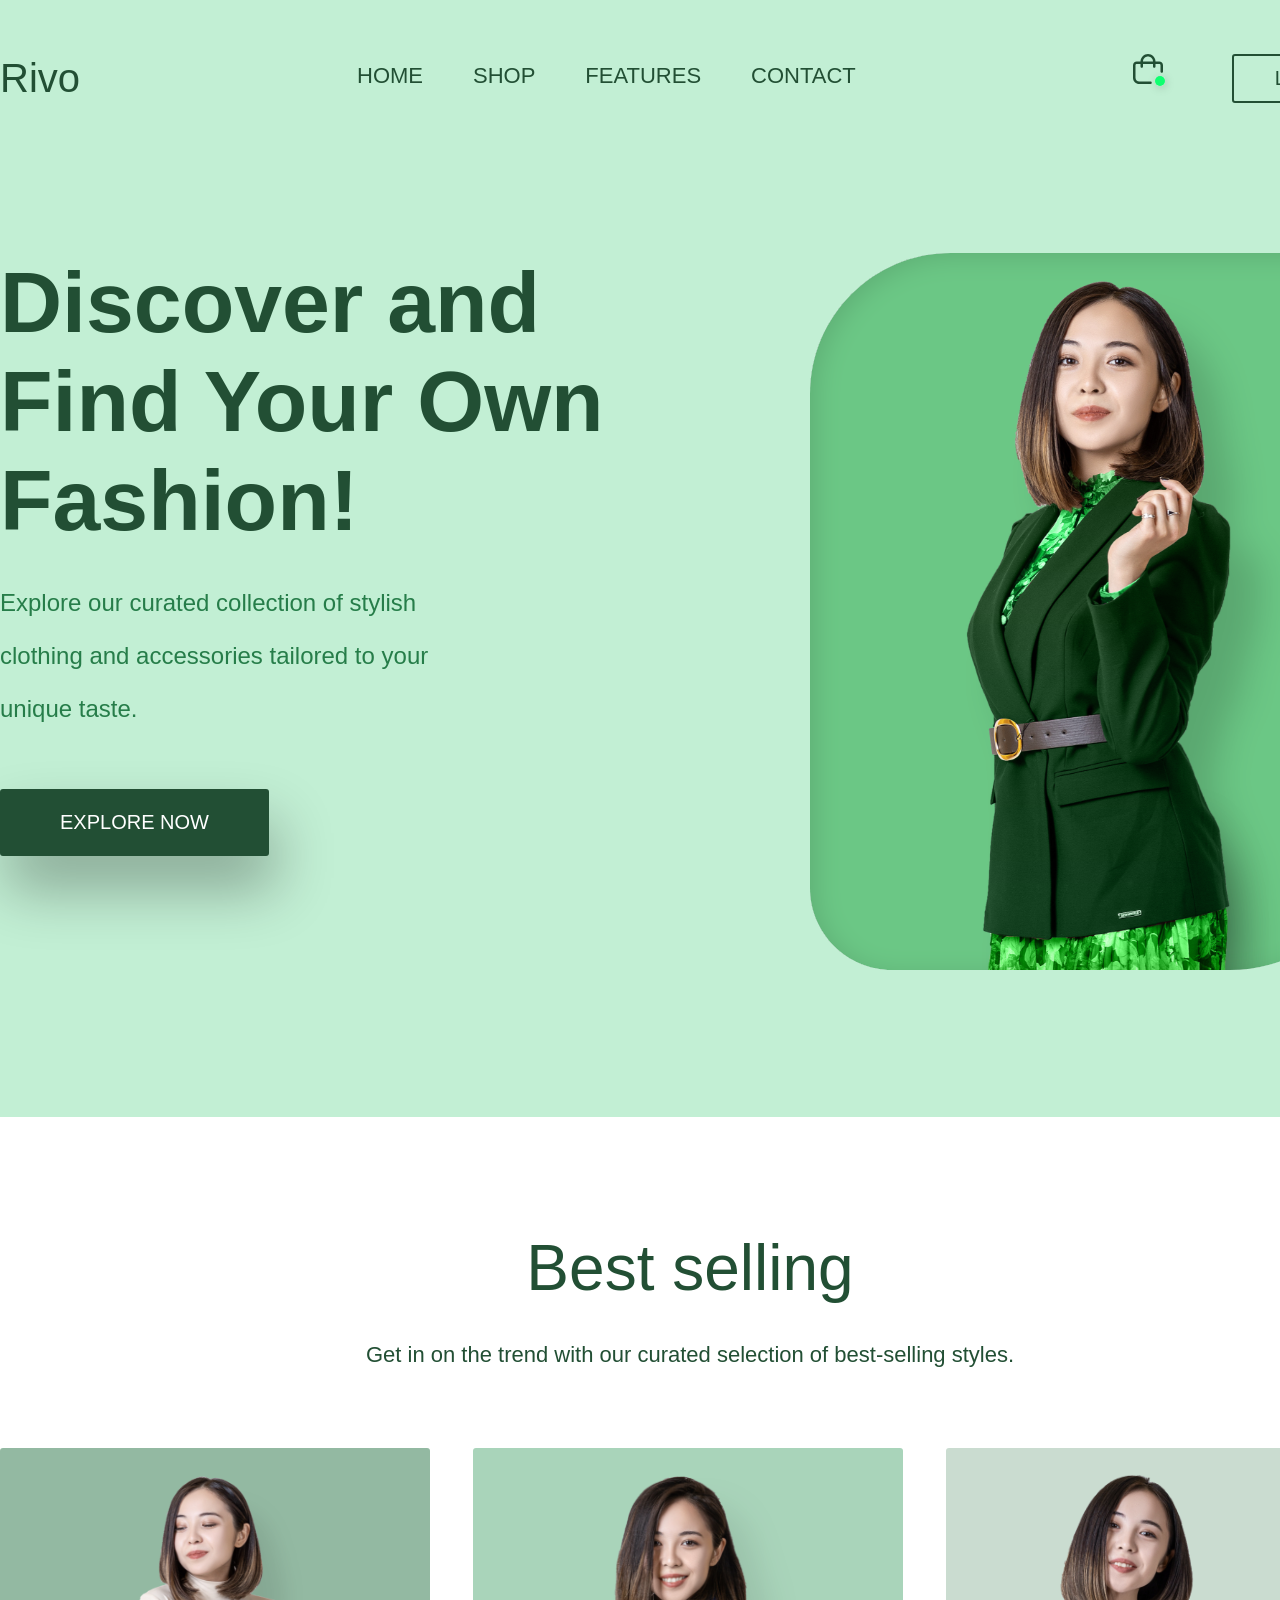
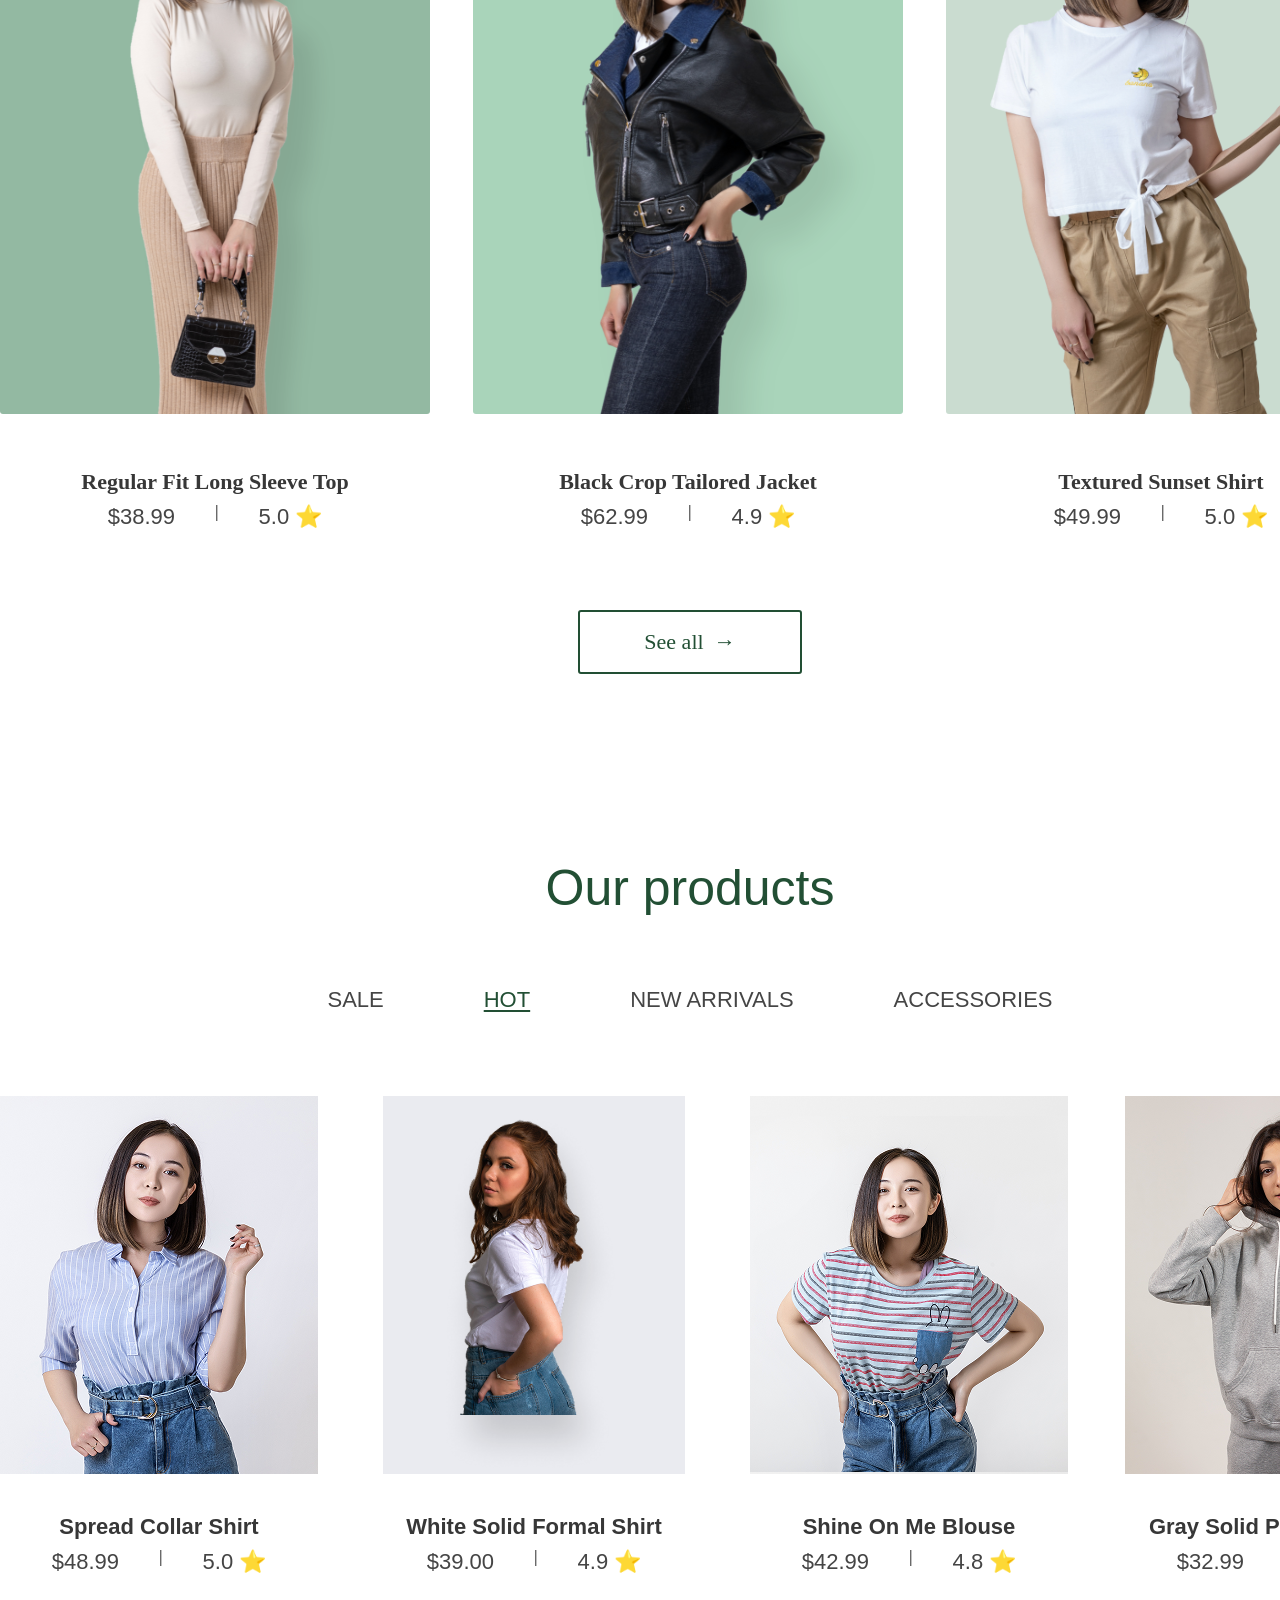
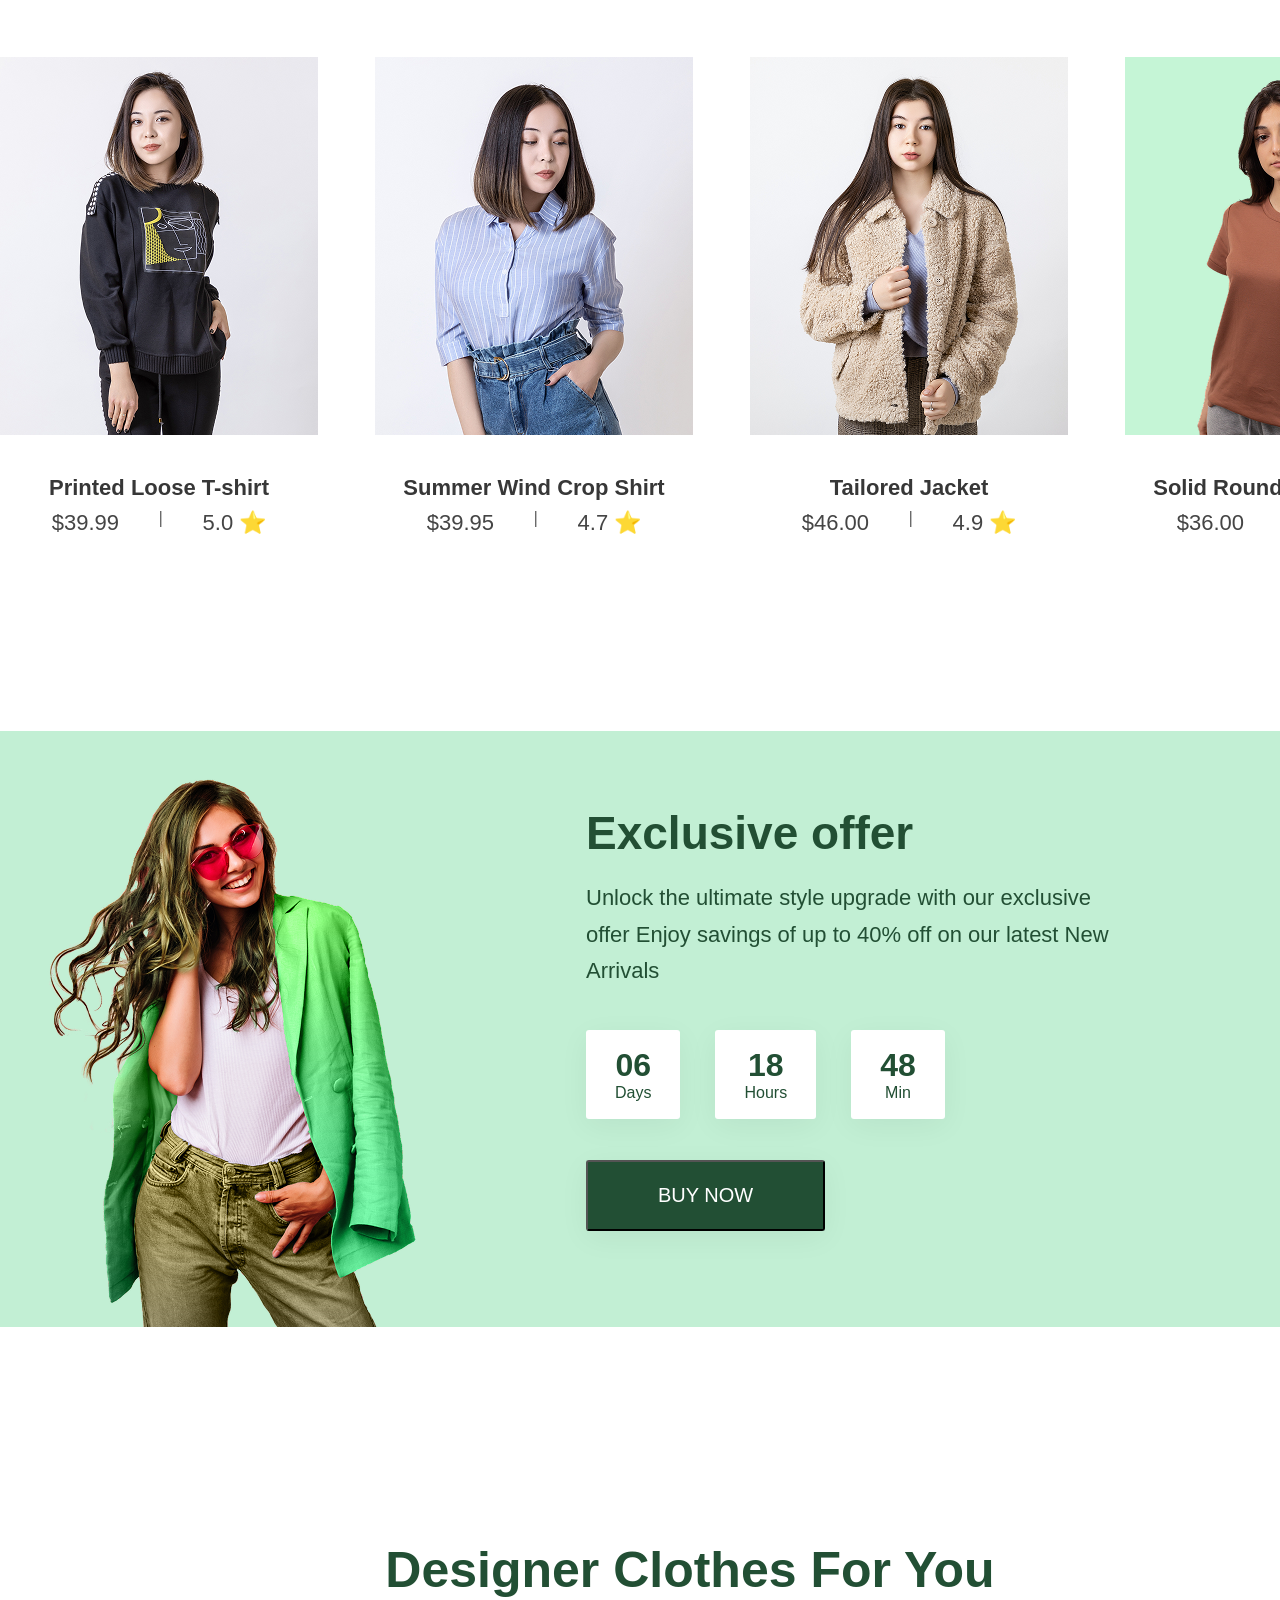
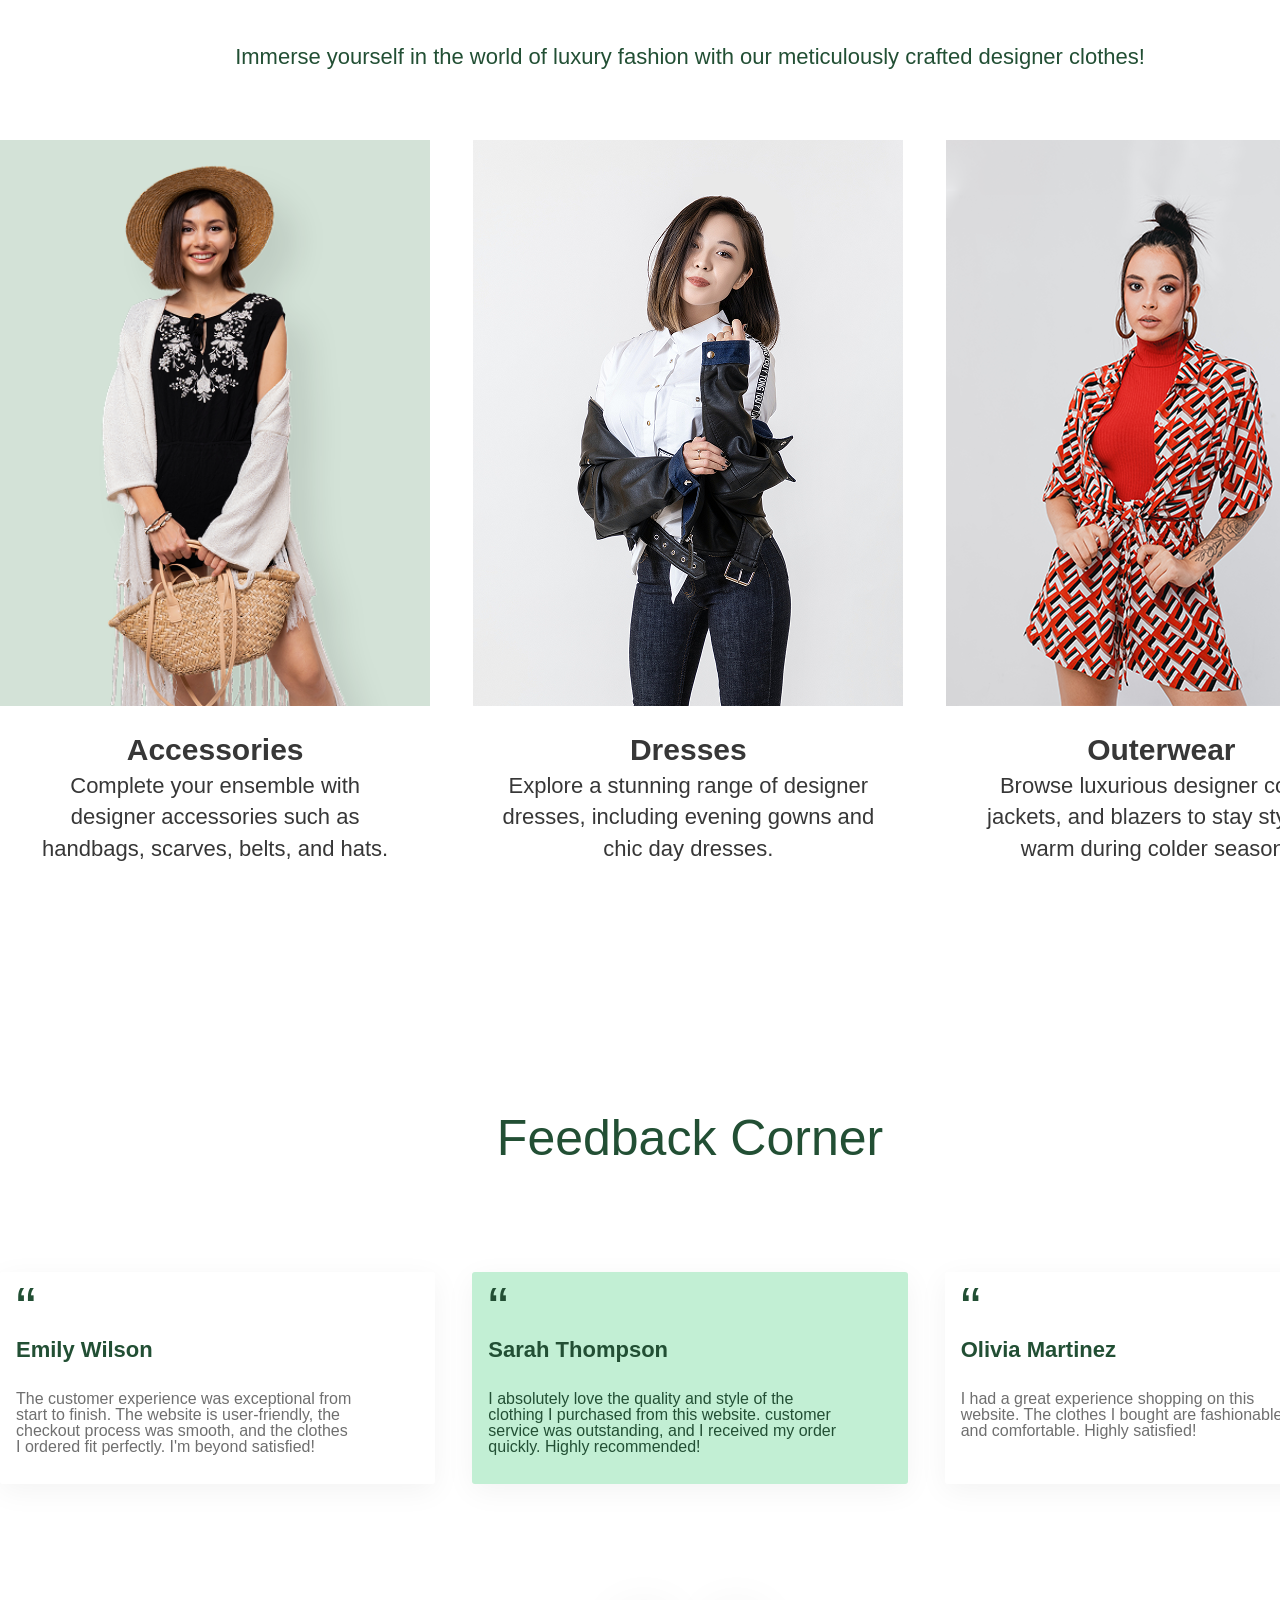
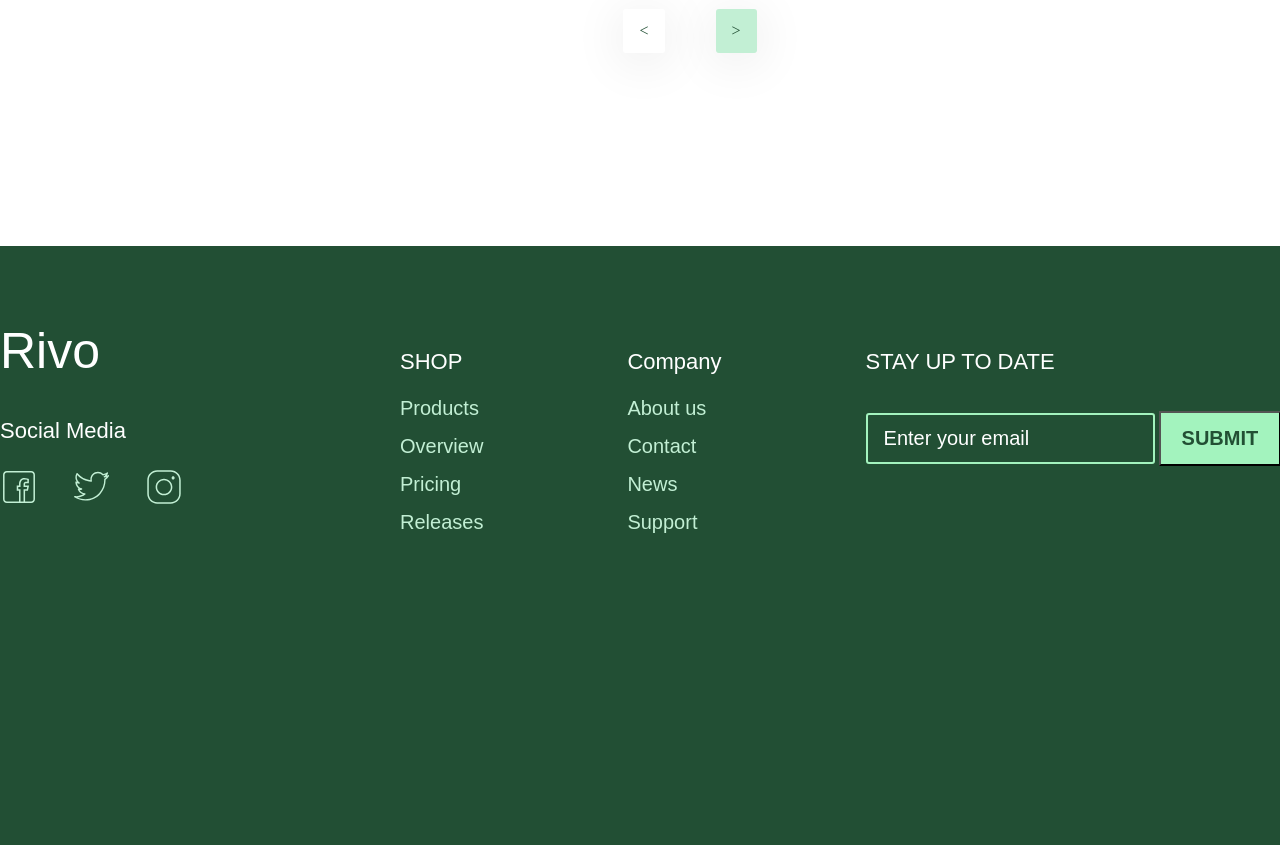
==== верстка rivo/index.html @ e9f8d228 "верстка бэм" ====
<!DOCTYPE html>
<html lang="en">

<head>
    <meta charset="UTF-8">
    <meta name="viewport" content="width=device-width, initial-scale=1.0">
    <title>Document</title>
    <link rel="stylesheet" href="style.css">
</head>

<body>

    <header class="header">
        <div class="header__container">
            <div class="header__logo">
                <a href="">Rivo</a>
            </div>

            <nav class="header__navigation">
                <a class="header__link" href="">Home</a>
                <a class="header__link" href="">Shop</a>
                <a class="header__link" href="">Features</a>
                <a class="header__link" href="">Contact</a>
            </nav>

            <div class="header__actions">
                <a href="" class="header__cart">
                    <img class="header__cart-icon" src="./assets/cart.svg" alt="Корзина для покупок">
                </a>

                <button class="header__login-btn">Login</button>
            </div>
        </div>
        <main class="main">
            <div class="main__container">
                <div class="main__text-content">
                    <h1>Discover and Find Your Own Fashion!</h1>
                    <p>Explore our curated collection of stylish clothing and accessories tailored to your unique taste.
                    </p>
                    <button class="main-btn">Explore Now</button>
                </div>

                <img class="main-img" src="./assets/main-img.svg" alt="">
            </div>
        </main>
    </header>

    <section class="selling">
        <div class="selling__container">
            <h2>Best selling</h2>
            <p>Get in on the trend with our curated selection of best-selling styles.</p>

            <div class="selling__cards">
                <div class="selling__card">
                    <img class="selling__card-1" src="./assets/selling-card 1.svg" alt="">
                    <h3>Regular Fit Long Sleeve Top</h3>

                    <div class="selling__rating">
                        <p>$38.99</p>
                        <span>|</span>
                        <p>5.0 ⭐</p>
                    </div>
                </div>
                <div class="selling__card">
                    <img class="selling__card-2" src="./assets/selling-card 2.svg" alt="">
                    <h3>Black Crop Tailored Jacket</h3>

                    <div class="selling__rating">
                        <p>$62.99</p>
                        <span>|</span>
                        <p>4.9 ⭐</p>
                    </div>
                </div>
                <div class="selling__card">
                    <img class="selling__card-3" src="./assets/selling-card 3.svg" alt="">
                    <h3>Textured Sunset Shirt</h3>

                    <div class="selling__rating">
                        <p>$49.99</p>
                        <span>|</span>
                        <p>5.0 ⭐</p>
                    </div>
                </div>
            </div>

            <div class="selling__btn">
                See all <span class="arrow">→</span>
            </div>
        </div>
    </section>

    <section class="products">
        <div class="products__container">
            <h2>Our products</h2>
            <nav class="products__navigation">
                <a class="products__link" href="">Sale</a>
                <a class="products__link products__link-important" href="">HOT</a>
                <a class="products__link" href="">New Arrivals</a>
                <a class="products__link" href="">Accessories</a>
            </nav>
            <div class="products__cards">
                <div class="product__card">
                    <img src="./assets/product 1.png" alt="">
                    <h3>Spread Collar Shirt</h3>
                    <div class="product__rating">
                        <p>$48.99</p>
                        <span>|</span>
                        <p>5.0 ⭐</p>
                    </div>
                </div>
                <div class="product__card">
                    <img class="product-2" src="./assets/product 2.png" alt="">
                    <h3>White Solid Formal Shirt</h3>
                    <div class="product__rating">
                        <p>$39.00</p>
                        <span>|</span>
                        <p>4.9 ⭐</p>
                    </div>
                </div>
                <div class="product__card">
                    <img src="./assets/product 3.png" alt="">
                    <h3>Shine On Me Blouse</h3>
                    <div class="product__rating">
                        <p>$42.99</p>
                        <span>|</span>
                        <p>4.8 ⭐</p>
                    </div>
                </div>
                <div class="product__card">
                    <img src="./assets/product 4.png" alt="">
                    <h3>Gray Solid Padded Jacket</h3>
                    <div class="product__rating">
                        <p>$32.99</p>
                        <span>|</span>
                        <p>4.7 ⭐</p>
                    </div>
                </div>
                <div class="product__card">
                    <img src="./assets/product 5.png" alt="">
                    <h3>Printed Loose T-shirt</h3>
                    <div class="product__rating">
                        <p>$39.99</p>
                        <span>|</span>
                        <p>5.0 ⭐</p>
                    </div>
                </div>
                <div class="product__card">
                    <img src="./assets/product 6.png" alt="">
                    <h3>Summer Wind Crop Shirt</h3>
                    <div class="product__rating">
                        <p>$39.95</p>
                        <span>|</span>
                        <p>4.7 ⭐</p>
                    </div>
                </div>
                <div class="product__card">
                    <img src="./assets/product 7.png" alt="">
                    <h3>Tailored Jacket</h3>
                    <div class="product__rating">
                        <p>$46.00</p>
                        <span>|</span>
                        <p>4.9 ⭐</p>
                    </div>
                </div>
                <div class="product__card">
                    <img class="product-8" src="./assets/product 8.png" alt="">
                    <h3>Solid Round Neck T-shirt</h3>
                    <div class="product__rating">
                        <p>$36.00</p>
                        <span>|</span>
                        <p>5.0 ⭐</p>
                    </div>
                </div>
            </div>
        </div>
    </section>

    <aside class="offer">
        <div class="offer__container">
            <img src="./assets/offer-img.png" alt="">

            <div class="offer__content">
                <h2>Exclusive offer</h2>
                <p>
                    Unlock the ultimate style upgrade with our exclusive offer Enjoy savings of up to 40% off on our
                    latest
                    New Arrivals
                </p>
                <div class="offer__time">
                    <div class="offer__time-item">
                        <h3>06</h3>
                        <span>Days</span>
                    </div>
                    <div class="offer__time-item">
                        <h3>18</h3>
                        <span>Hours</span>
                    </div>
                    <div class="offer__time-item">
                        <h3>48</h3>
                        <span>Min</span>
                    </div>
                </div>
                <button class="offer-btn">BUY NOW</button>
            </div>
        </div>
    </aside>

    <section class="design-clothes">
        <div class="design-clothes__container">
            <h2>Designer Clothes For You</h2>
            <p>Immerse yourself in the world of luxury fashion with our meticulously crafted designer clothes!</p>
            <div class="design-clothes-cards">
                <div class="design-clothes__card">
                    <img class="design-clothes__card-1" src="./assets/design 1.png" alt="">
                    <h3>Accessories</h3>
                    <p>Complete your ensemble with designer accessories such as handbags, scarves, belts, and hats.</p>
                </div>
                <div class="design-clothes__card">
                    <img src="./assets/design 2.png" alt="">
                    <h3>Dresses</h3>
                    <p>Explore a stunning range of designer dresses, including evening gowns and chic day dresses.</p>
                </div>
                <div class="design-clothes__card">
                    <img src="./assets/design 3.png" alt="">
                    <h3>Outerwear</h3>
                    <p>Browse luxurious designer coats, jackets, and blazers to stay stylishly warm during colder
                        seasons.</p>
                </div>
            </div>
        </div>
    </section>

    <section class="corner">
        <div class="corner__container">
            <h2>Feedback Corner</h2>
            <div class="corner-cards">
                <div class="corner__card">
                    <span>“</span>
                    <h3>Emily Wilson</h3>
                    <p>
                        The customer experience was exceptional from
                        start to finish. The website is user-friendly, the
                        checkout process was smooth, and the clothes
                        I ordered fit perfectly. I'm beyond satisfied!
                    </p>
                </div>
                <div class="corner__card corner-card-important">
                    <span>“</span>
                    <h3>Sarah Thompson</h3>
                    <p>
                        I absolutely love the quality and style of the
                        clothing I purchased from this website. customer
                        service was outstanding, and I received my order
                        quickly. Highly recommended!
                    </p>
                </div>
                <div class="corner__card">
                    <span>“</span>
                    <h3>Olivia Martinez</h3>
                    <p>
                        I had a great experience shopping on this
                        website. The clothes I bought are fashionable
                        and comfortable. Highly satisfied!
                    </p>
                </div>
            </div>

            <div class="corner-btn">
                <span class="corner-btn-left">
                    < </span>
                        <span class="corner-btn-right"> > </span>
            </div>
        </div>
    </section>

    <footer class="footer">
        <div class="footer__container">
            <div class="footer__media">
                <h2>Rivo</h2>
                <p>Social Media</p>
                <div class="footer__media-icon">
                    <a href="">
                        <img src="./assets/Facebook.svg" alt="">
                    </a>
                    <a href="">
                        <img src="./assets/Twitter.svg" alt="">
                    </a>
                    <a href="">
                        <img src="./assets/Instagram.svg" alt="">
                    </a>
                </div>
            </div>

            <div class="footer__links">
                <div class="footer__link">
                    <h3>SHOP</h3>
                    <div class="footer__links-li">
                        <a href="">Products</a>
                        <a href="">Overview</a>
                        <a href="">Pricing</a>
                        <a href="">Releases</a>
                    </div>
                </div>

                <div class="footer__link">
                    <h3>Company</h3>
                    <div class="footer__links-li">
                        <a href="">About us</a>
                        <a href="">Contact</a>
                        <a href="">News</a>
                        <a href="">Support</a>
                    </div>
                </div>

                <div class="footer__form">
                    <p>Stay up to date</p>
                    <form class="subscribe-form">
                        <input type="email" placeholder="Enter your email" required>
                        <button type="submit">SUBMIT</button>
                    </form>
                </div>
            </div>
        </div>
    </footer>

</body>

</html>
---- верстка rivo/style.css ----
* {
    margin: 0;
}


/* HEADER */
.header {
    background: #C2EFD4;
    height: 1117px;
}

.header__container {
    width: 1380px;
    display: flex;
    align-items: center;
    justify-content: space-between;
    margin: 0 auto;
    padding-top: 54px;
}

.header__logo a {
    color: #224F34;
    font-size: 40px;
    font-family: Elephant, sans-serif;
    font-weight: 400;
    text-decoration: none;
}

.header__navigation {
    display: flex;
    gap: 50px;
}

.header__link {
    text-decoration: none;
    color: #224F34;
    font-size: 22px;
    font-family: Poppins, sans-serif;
    font-weight: 500;
    text-transform: uppercase;
    position: relative;
    padding-bottom: 6px;
}

.header__link::after {
    content: '';
    position: absolute;
    bottom: 0;
    left: 50%;
    transform: translateX(-50%);
    width: 0;
    height: 2px;
    background-color: #224F34;

    transition: width 0.3s ease-in-out;
}

.header__link:hover::after {
    width: 100%;
}

.header__actions {
    display: flex;
    align-items: center;
    gap: 57px;
}

.header__cart {
    text-decoration: none;
    display: inline-block;
    position: relative;
    padding-bottom: 6px;
}

.header__cart::after {
    content: '';
    position: absolute;
    bottom: 0;
    left: 50%;
    transform: translateX(-50%);
    width: 0;
    height: 2px;
    background-color: #224F34;

    transition: width 0.3s ease-in-out;
}

.header__cart:hover::after {
    width: 100%;
}

.header__cart-icon {
    display: block;
}

.header__login-btn {
    color: #224F34;
    padding: 11px 41px;
    font-size: 20px;
    font-weight: 500;
    text-transform: uppercase;
    background-color: transparent;
    border: 2px solid #224F34;
    border-radius: 3px;
    cursor: pointer;
    position: relative;
    overflow: hidden;
    z-index: 1;

    transition: background-color 0.3s ease;
}

.header__login-btn::before {
    content: '';
    position: absolute;
    top: 50%;
    left: 50%;
    transform: translate(-50%, -50%) scale(0);
    width: 150%;
    padding-top: 150%;
    border-radius: 50%;
    background-color: #224F34;
    z-index: -1;

    transition: transform 0.5s ease-in-out;
}

.header__login-btn:hover {
    color: #ffffff;
}

.header__login-btn:hover::before {
    transform: translate(-50%, -50%) scale(1);
}


/* MAIN */


.main {
    margin-top: 150px;
}

.main__container {
    width: 1380px;
    display: flex;
    justify-content: space-between;
    margin: 0 auto;
    gap: 160px;
}

.main__text-content h1 {
    font-size: 86px;
    color: #224F34;
    font-weight: 700;
    font-family: Rufina, sans-serif;
}

.main__text-content p {
    margin-top: 27px;
    font-size: 24px;
    font-weight: 500;
    color: #267D49;
    line-height: 220.00000000000003%;
    font-family: Poppins, sans-serif;
    max-width: 480px;
}

.main-btn {
    margin-top: 54px;
    font-size: 20px;
    color: #fff;
    padding: 22px 60px;
    background-color: #224F34;
    box-shadow: 6px 33px 59px 0px rgba(0, 0, 0, 0.3);
    border-radius: 3px;
    border: none;
    cursor: pointer;
    text-transform: uppercase;

    transition: transform 0.3s cubic-bezier(0.25, 0.8, 0.25, 1),
        box-shadow 0.3s cubic-bezier(0.25, 0.8, 0.25, 1);
}

.main-btn:hover {
    transform: translateY(-3px);
    box-shadow: 6px 18px 35px 0px rgba(34, 79, 52, 0.35);
}


/* BEST SELLING */


.selling {
    margin-top: 114px;
    text-align: center;
}

.selling__container {
    width: 1380px;
    margin: 0 auto;
}

.selling h2 {
    font-size: 64px;
    color: #224F34;
    font-weight: 500;
    font-family: Roboto Slab, sans-serif;
}

.selling p {
    margin-top: 37px;
    font-size: 22px;
    font-weight: 500;
    font-family: Poppins, sans-serif;
    color: #224F34;
}

.selling__cards {
    display: flex;
    margin-top: 80px;
    gap: 43px;
}

.selling__card {
    text-align: center;
}

.selling__card-1 {
    background-color: #93B9A2;
    border-radius: 3px;
}

.selling__card-2 {
    background-color: #A9D4BA;
    border-radius: 3px;
}

.selling__card-3 {
    background-color: #CADCD0;
    border-radius: 3px;
}

.selling__card h3 {
    margin-top: 51px;
    font-size: 22px;
    font-weight: 600;
    color: #373737;
}

.selling__rating {
    margin-top: 8px;
    display: flex;
    justify-content: center;
    align-items: center;
    gap: 40px;
}

.selling__rating p {
    margin: 0;
    font-family: Poppins, sans-serif;
    font-weight: 500;
    font-size: 22px;
    color: #454545;
}

.selling__rating span {
    height: 27px;
    font-weight: 700;
    color: #454545;
    font-size: 16px;
}

.selling__btn {
    margin: 80px auto 0 auto;
    width: 220px;
    height: 60px;
    display: flex;
    justify-content: center;
    align-items: center;
    border: 2px solid #224F34;
    border-radius: 3px;
    color: #224F34;
    background-color: transparent;
    font-size: 22px;
    font-weight: 500;
    cursor: pointer;

    transition: background-color 0.3s ease, color 0.3s ease;
}

.selling__btn .arrow {
    margin-left: 10px;
    transition: transform 0.2s ease;
}

.selling__btn:hover {
    background-color: #224F34;
    color: #ffffff;
}

.selling__btn:hover .arrow {
    transform: translateX(7px);
}


/* OUR PRODUCTS */


.products {
    margin-top: 185px;
    text-align: center;
}

.products__container {
    width: 1380px;
    margin: 0 auto;
}

.products h2 {
    font-size: 50px;
    font-weight: 500;
    color: #224F34;
    font-family: Roboto Slab, sans-serif;
}

.products__navigation {
    margin-top: 70px;
    display: flex;
    justify-content: center;
    gap: 100px;
}

.products__link {
    text-decoration: none;
    color: #454545;
    font-size: 22px;
    font-family: Poppins, sans-serif;
    text-transform: uppercase;
}

.products__link-important {
    text-decoration: underline;
    text-decoration-thickness: 2px;
    text-underline-offset: 3px;
    color: #224F34;
}

.products__cards {
    display: grid;
    grid-template-columns: repeat(4, 1fr);
    gap: 82px 57px;
    margin-top: 83px;
}

.product-2 {
    background-color: #EAEBF0;
    height: 378px;
}

.product-8 {
    background-color: #C5F5D6;
}

.product__card h3 {
    margin-top: 36px;
    color: #373737;
    font-size: 22px;
    font-weight: 600;
    font-family: Poppins, sans-serif;
}

.product__rating {
    margin-top: 8px;
    display: flex;
    justify-content: center;
    align-items: center;
    gap: 40px;
}

.product__rating p {
    margin: 0;
    font-family: Poppins, sans-serif;
    font-weight: 500;
    font-size: 22px;
    color: #454545;
}

.product__rating span {
    height: 27px;
    font-weight: 700;
    color: #454545;
    font-size: 16px;
}


/* OFFER */


.offer {
    margin-top: 195px;
}

.offer__container {
    width: 1380px;
    margin: 0 auto;
    display: flex;
    gap: 104px;
    background-color: #C2EFD4;
}

.offer__content h2 {
    font-size: 46px;
    font-family: Roboto Slab, sans-serif;
    color: #224F34;
    font-weight: 700;
    margin-top: 75px;
}

.offer__content p {
    font-size: 22px;
    color: #224F34;
    font-weight: 500;
    line-height: 167%;
    font-family: Poppins, sans-serif;
    margin-top: 20px;
    margin-right: 250px;
}

.offer__time {
    margin-top: 40px;
    display: flex;
    gap: 35px;
}

.offer__time-item {
    padding: 17px 29px;
    background-color: #fff;
    text-align: center;
    border-radius: 3px;
    box-shadow: 0px 7px 30px 0px rgba(0, 0, 0, 0.05);
}

.offer__time-item h3 {
    font-size: 32px;
    font-weight: 600;
    color: #224F34;
    font-family: Poppins, sans-serif;
}

.offer__time-item span {
    font-size: 16px;
    font-weight: 500;
    color: #224F34;
    font-family: Poppins, sans-serif;
}

.offer-btn {
    margin-top: 41px;
    color: #fff;
    font-size: 20px;
    font-weight: 500;
    text-transform: uppercase;
    padding: 22px 70px;
    background-color: #224F34;
    border-radius: 3px;
    cursor: pointer;
    box-shadow: 0px 7px 30px 0px rgba(0, 0, 0, 0.05);

    transition: background-color 0.3s ease,
        color 0.3s ease,
        transform 0.3s cubic-bezier(0.25, 0.8, 0.25, 1),
        box-shadow 0.3s cubic-bezier(0.25, 0.8, 0.25, 1);
}

.offer-btn:hover {
    transform: translateY(-4px);
    box-shadow: 0px 15px 35px 0px rgba(34, 79, 52, 0.3);
}


/* Designer Clothes For You */


.design-clothes {
    margin-top: 218px;
    text-align: center;
}

.design-clothes__container {
    width: 1380px;
    margin: 0 auto;
}

.design-clothes h2 {
    font-size: 50px;
    font: 500px;
    color: #224F34;
    font-family: Roboto Slab, sans-serif;
    line-height: 100%;
}

.design-clothes p {
    margin-top: 51px;
    font-size: 22px;
    color: #224F34;
    font-family: Poppins, sans-serif;
    line-height: 100%;
}

.design-clothes-cards {
    margin-top: 72px;
    display: flex;
    gap: 43px;
}

.design-clothes__card-1 {
    background-color: #D3E2D7;
    height: 566px;
}

.design-clothes__card h3 {
    margin-top: 25px;
    font-size: 30px;
    color: #373737;
    font-weight: 600;
    font-family: Poppins, sans-serif;
    line-height: 100%;
}

.design-clothes__card p {
    margin-top: 5px;
    font-size: 22px;
    color: #373737;
    font-weight: 500;
    font-family: Poppins, sans-serif;
    line-height: 143%;
    text-align: center;
    max-width: 380px;
    margin-left: auto;
    margin-right: auto;
}


/* FEEDBACK CORNER */


.corner {
    margin-top: 249px;
    text-align: center;
}

.corner__container {
    width: 1380px;
    margin: 0 auto;
}

.corner h2 {
    font-size: 50px;
    font-family: Roboto Slab, sans-serif;
    font-weight: 500;
    color: #224F34;
    line-height: 100%;
}

.corner-cards {
    margin-top: 109px;
    display: flex;
    gap: 37px;
}

.corner__card {
    border-radius: 3px;
    box-shadow: 0px 7px 30px 0px rgba(0, 0, 0, 0.05);
    width: 434px;
    padding: 7px 17px 29px 16px;
    text-align: left;
}

.corner__card span {
    font-family: Arial Rounded MT Bold, sans-serif;
    font-size: 60px;
    font-weight: 400;
    line-height: 100%;
    color: #224F34;
}

.corner__card h3 {
    font-family: Roboto Serif, sans-serif;
    font-weight: 600;
    font-size: 22px;
    line-height: 100%;
    color: #224F34;
}

.corner__card p {
    margin-top: 30px;
    font-family: Poppins, sans-serif;
    font-weight: 500;
    font-size: 16px;
    line-height: 100%;
    color: #6F6F6F;
    max-width: 340px;
}

.corner-card-important {
    background-color: #C2EFD4;
}

.corner-card-important p {
    color: #224F34;
    max-width: 360px;
}

.corner-btn {
    margin-top: 125px;
    display: flex;
    justify-content: center;
    gap: 51px;
    align-items: center;

}

.corner-btn-left {
    box-shadow: 0px 7px 51px 0px rgba(0, 0, 0, 0.1);
    padding: 13px 16px;
    color: #224F34;
    border-radius: 3px;
}

.corner-btn-right {
    box-shadow: 0px 7px 51px 0px rgba(0, 0, 0, 0.1);
    padding: 13px 16px;
    color: #224F34;
    background-color: #C2EFD4;
    border-radius: 3px;
}


/* FOOTER */


.footer {
    margin-top: 193px;
    background: #224F34;
    height: 599px;
}

.footer__container {
    width: 1380px;
    margin: 0 auto;
    display: flex;
    gap: 217px;
}

.footer__media h2 {
    margin-top: 80px;
    font-family: Elephant, sans-serif;
    font-weight: 400;
    font-size: 50px;
    line-height: 100%;
    color: #fff;
}

.footer__media p {
    margin-top: 44px;
    font-family: Roboto Slab, sans-serif;
    font-weight: 500;
    font-size: 22px;
    line-height: 100%;
    color: #fff;
}

.footer__media-icon {
    margin-top: 26px;
    display: flex;
    gap: 36px;
}

.footer__links {
    margin-top: 105px;
    display: flex;
    gap: 144px;
}

.footer__link h3 {
    font-family: Roboto Slab, sans-serif;
    font-weight: 500;
    font-size: 22px;
    line-height: 100%;
    color: #fff;
}

.footer__links-li {
    margin-top: 25px;
    display: flex;
    flex-direction: column;
    gap: 18px;
}

.footer__links-li a {
    text-decoration: none;
    font-family: Poppins, sans-serif;
    font-weight: 500;
    font-size: 20px;
    line-height: 100%;
    color: #C2EFD4;

}

.footer__form p {
    font-family: Roboto Slab, sans-serif;
    font-weight: 500;
    font-size: 22px;
    line-height: 100%;
    text-transform: uppercase;
    color: #fff;
}

.subscribe-form {
    margin-top: 38px;
}

.subscribe-form input {
    background: transparent;
    border: 2px solid #A3F3BE;
    border-radius: 3px;
    padding: 12px 16px;
    color: #ffffff;
    font-size: 20px;
    outline: none;
    font-weight: 400;
    line-height: 100%;
}

.subscribe-form input::placeholder {
    color: #fff;
}

.subscribe-form button {
    background-color: #A3F3BE;
    color: #224F34;
    padding: 14px 21px;
    font-size: 20px;
    font-weight: bold;
    cursor: pointer;
    transition: background-color 0.2s ease;
}
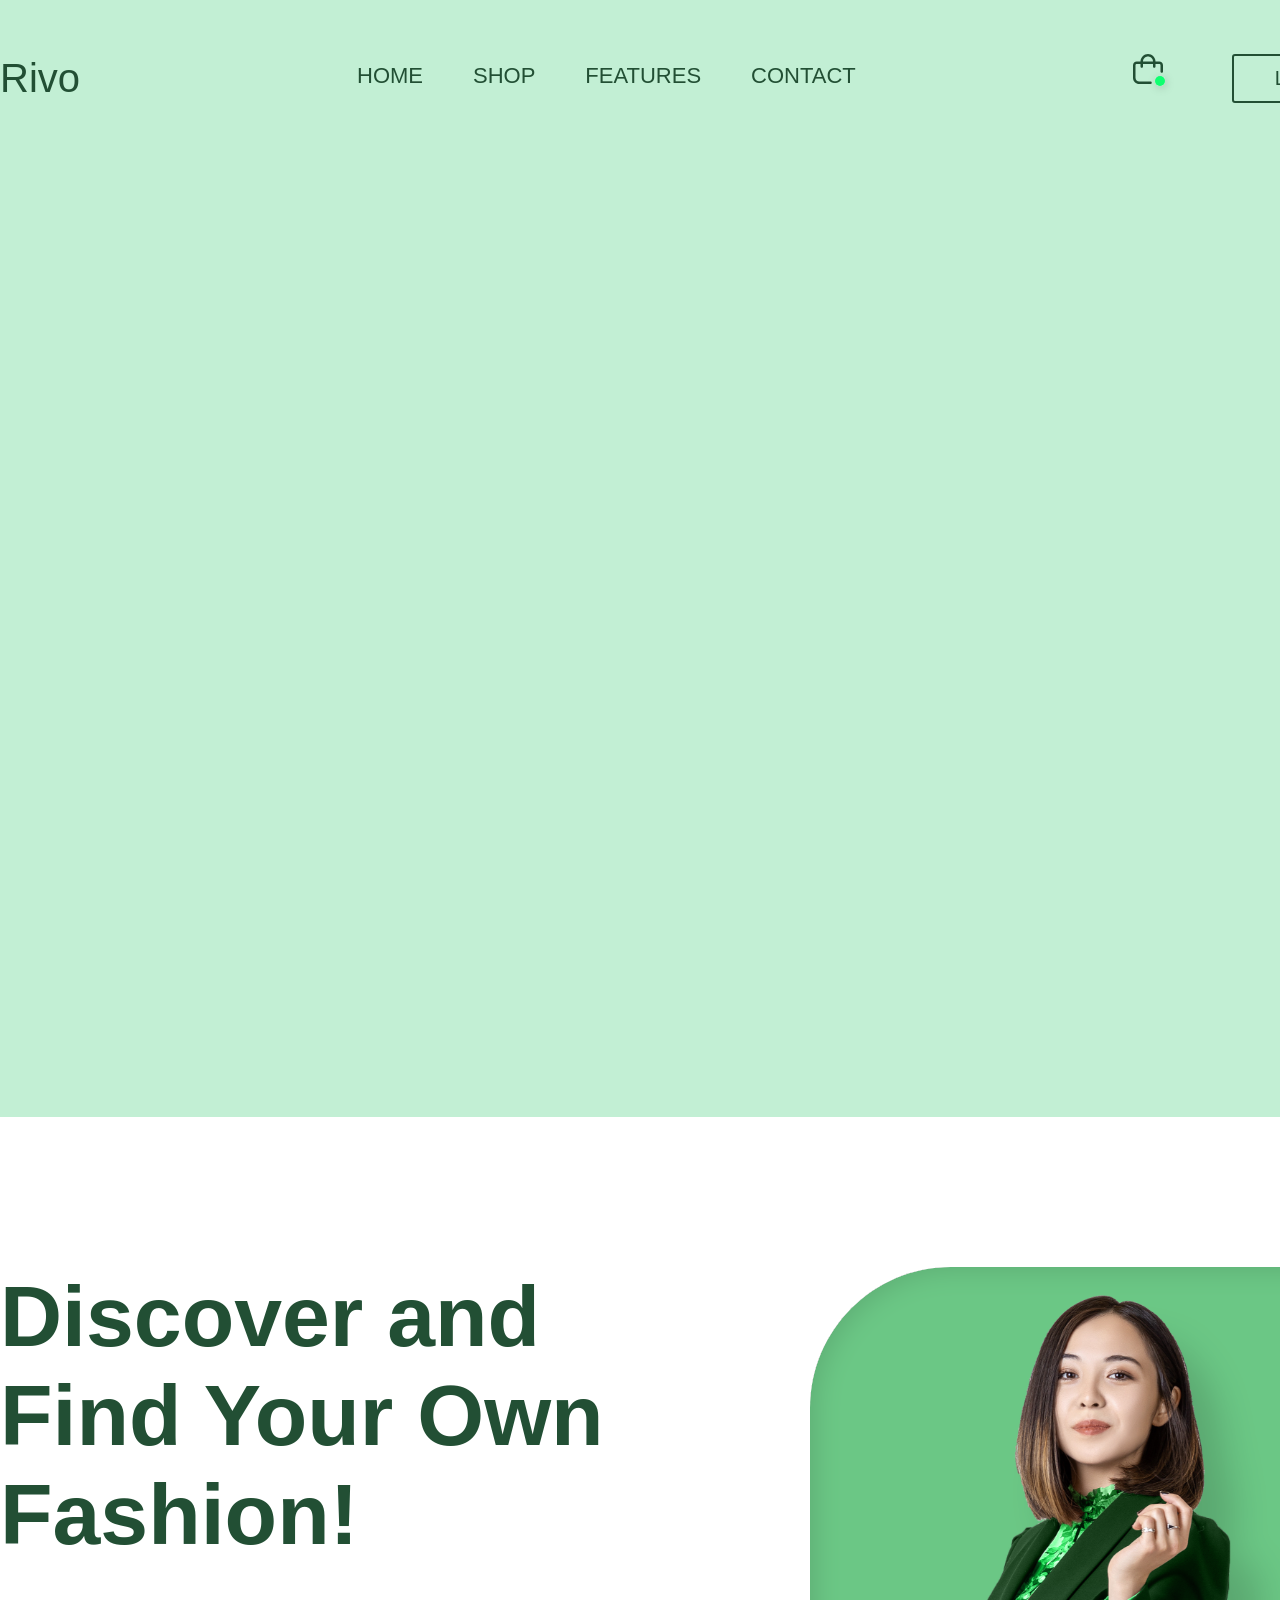
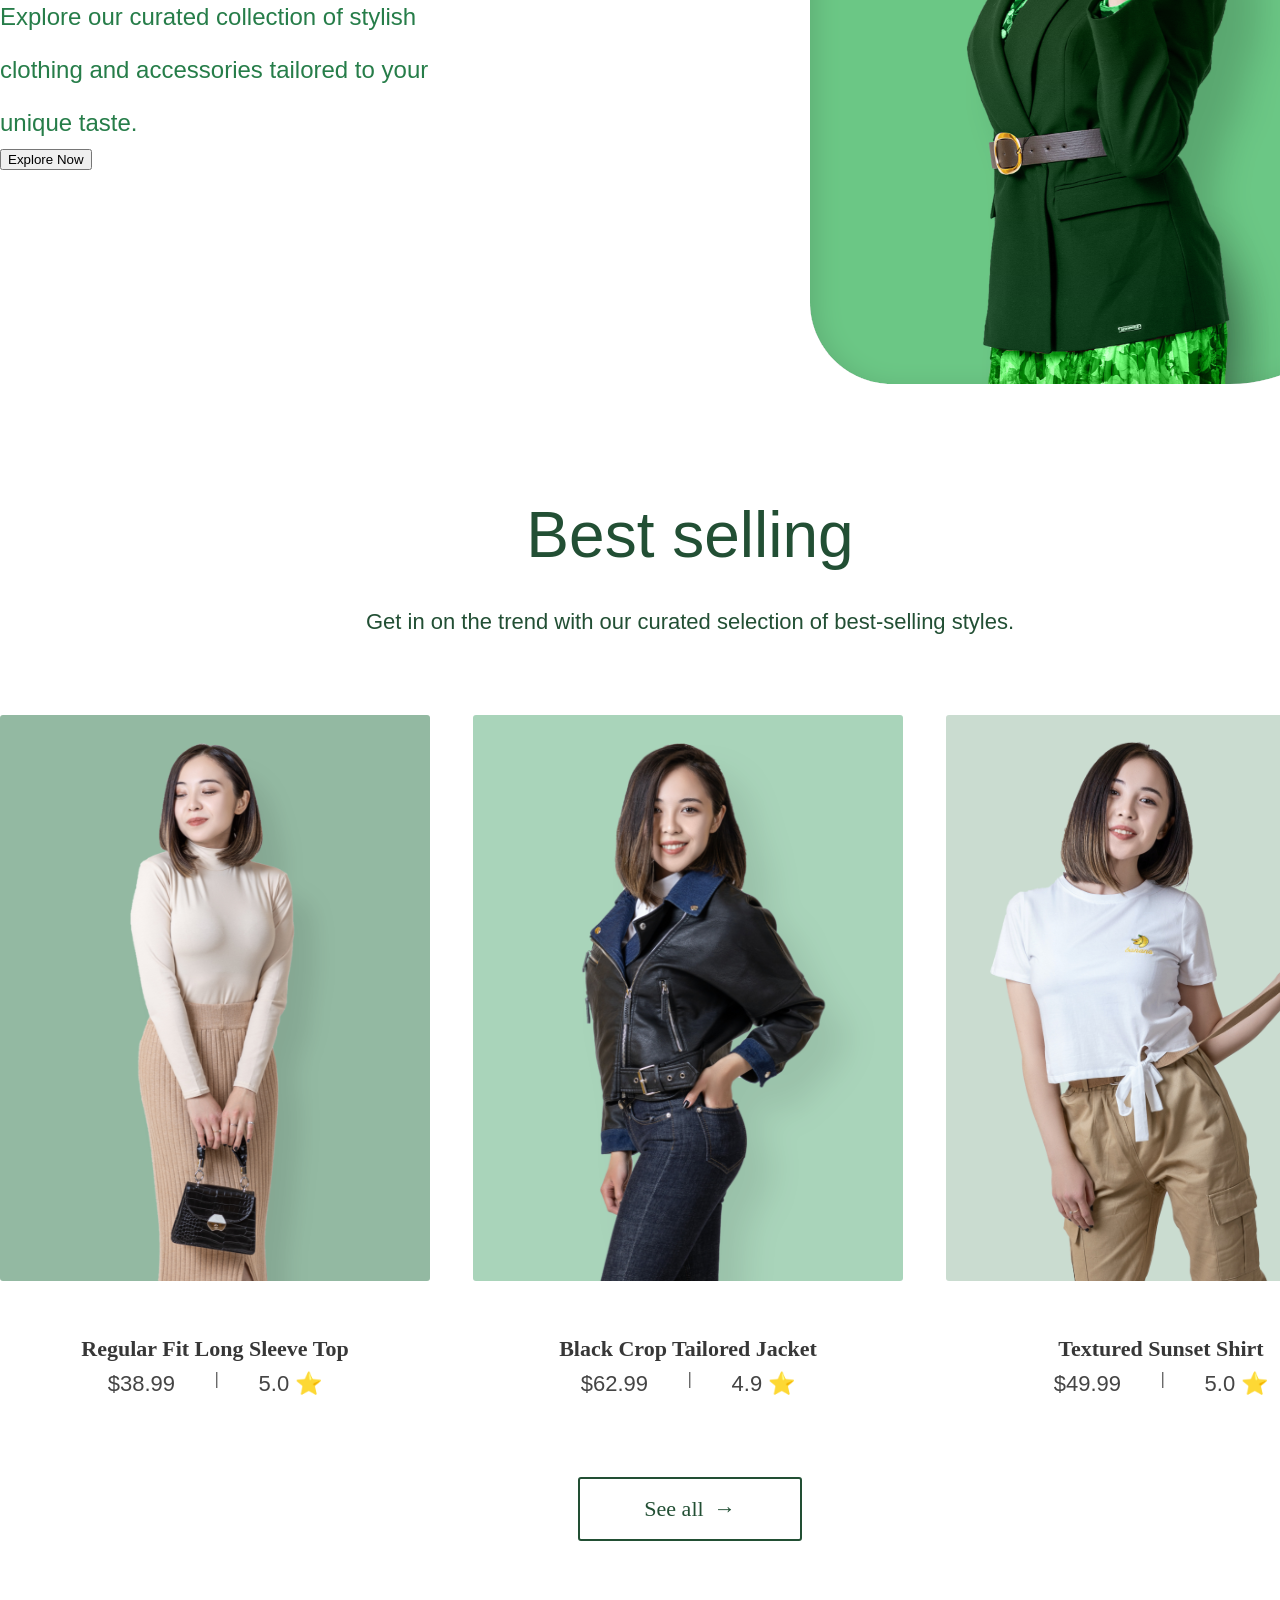
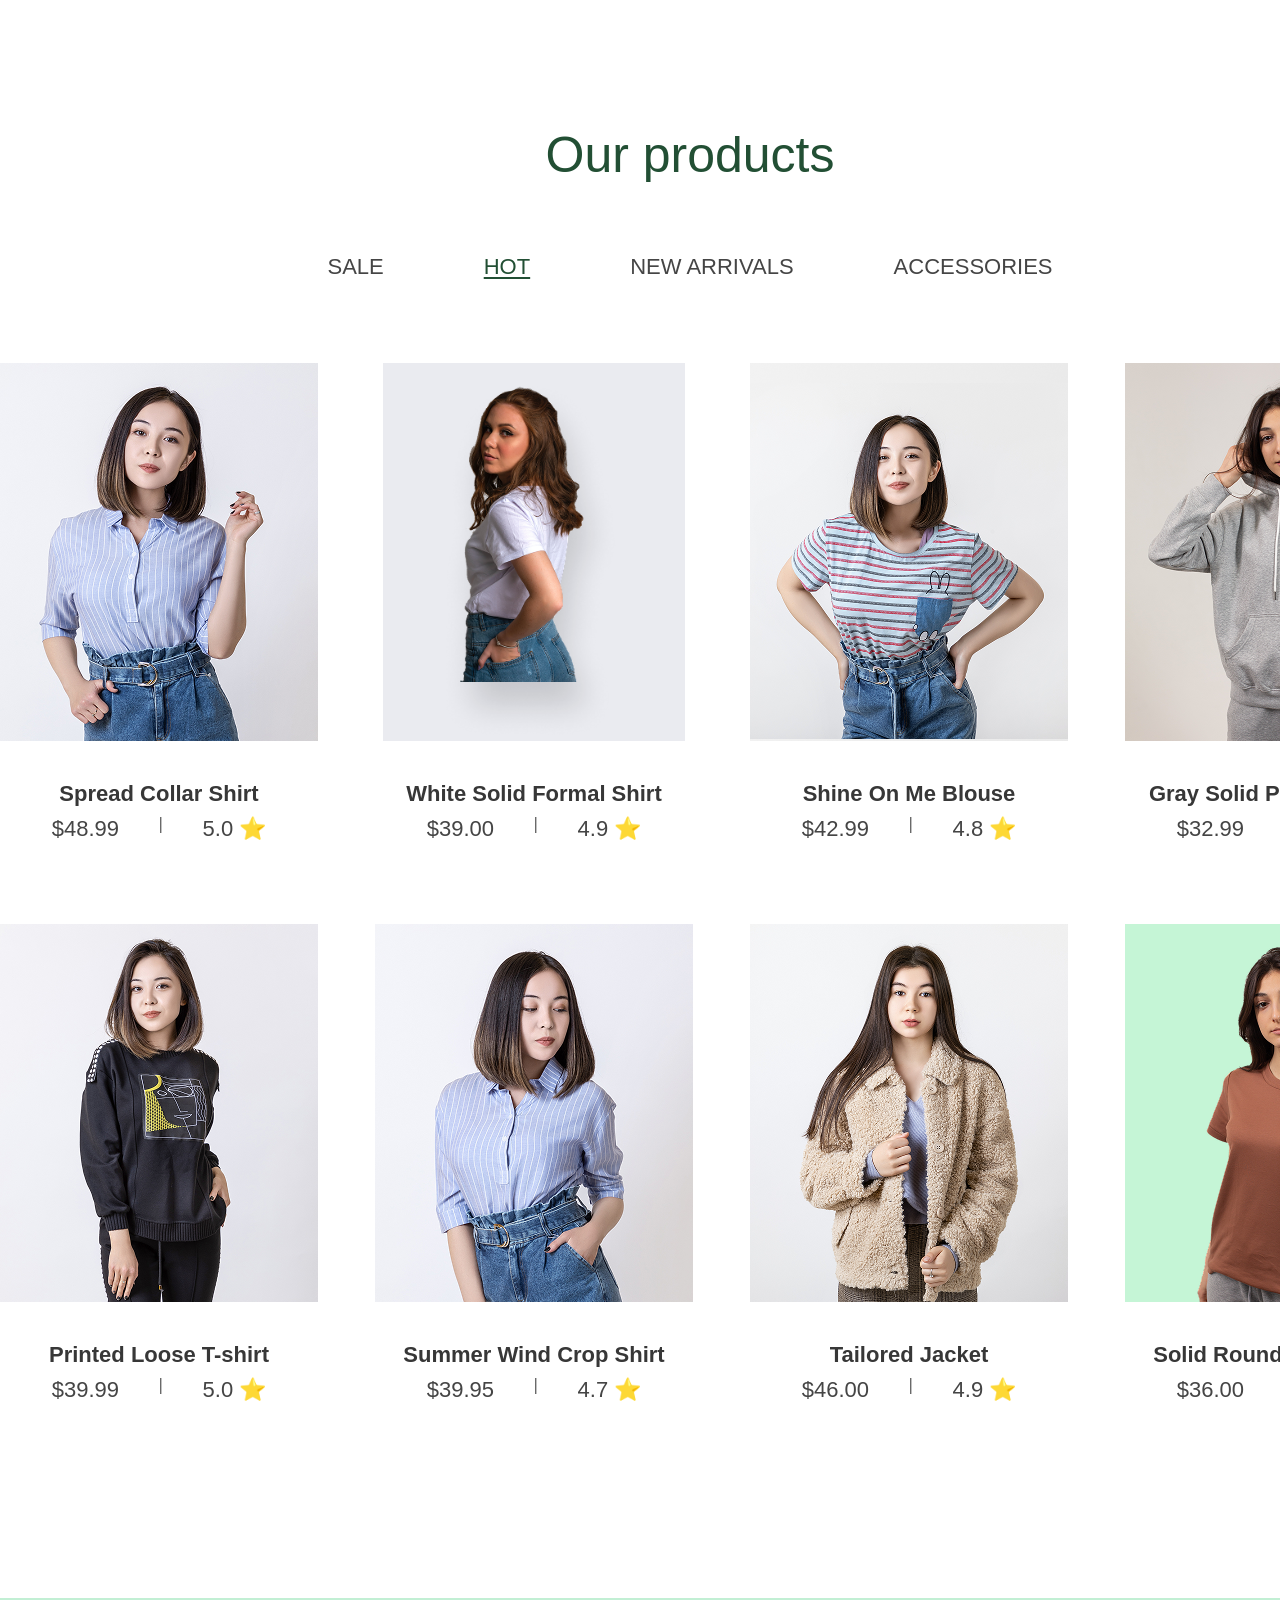
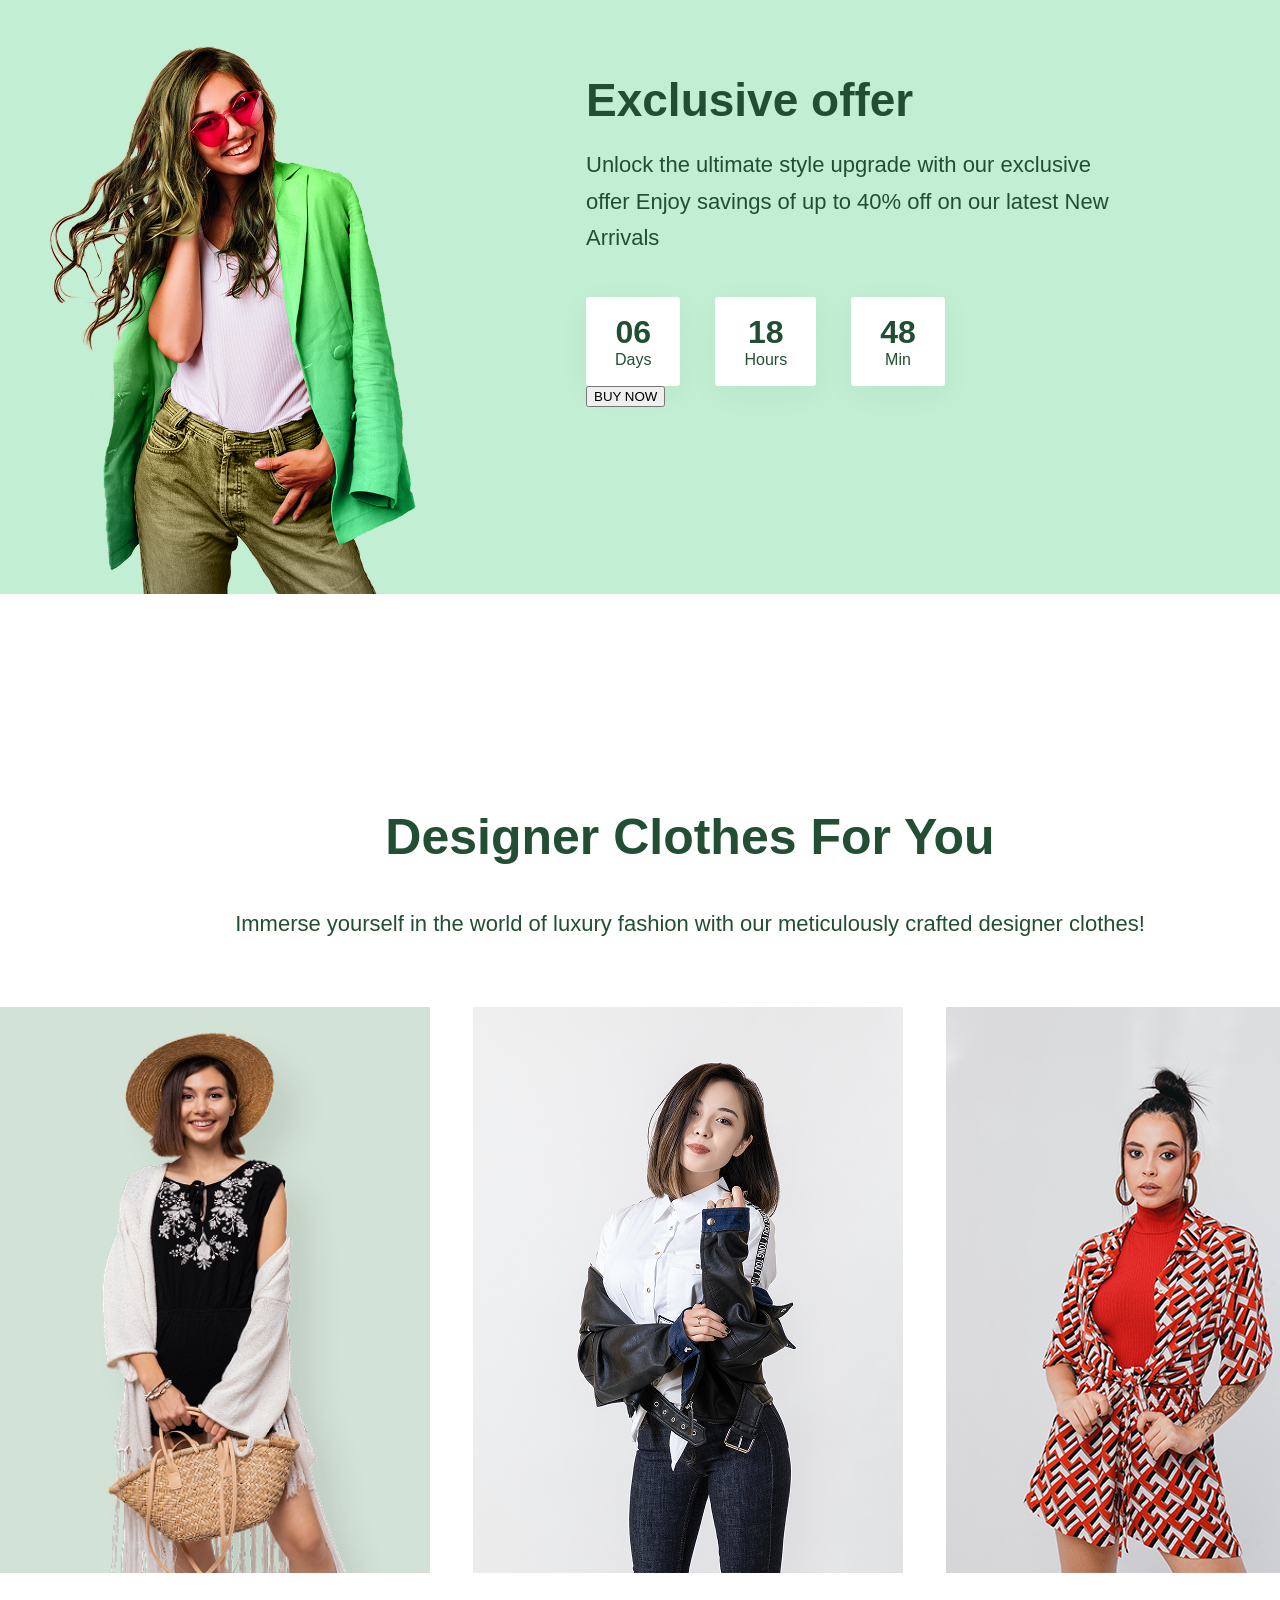
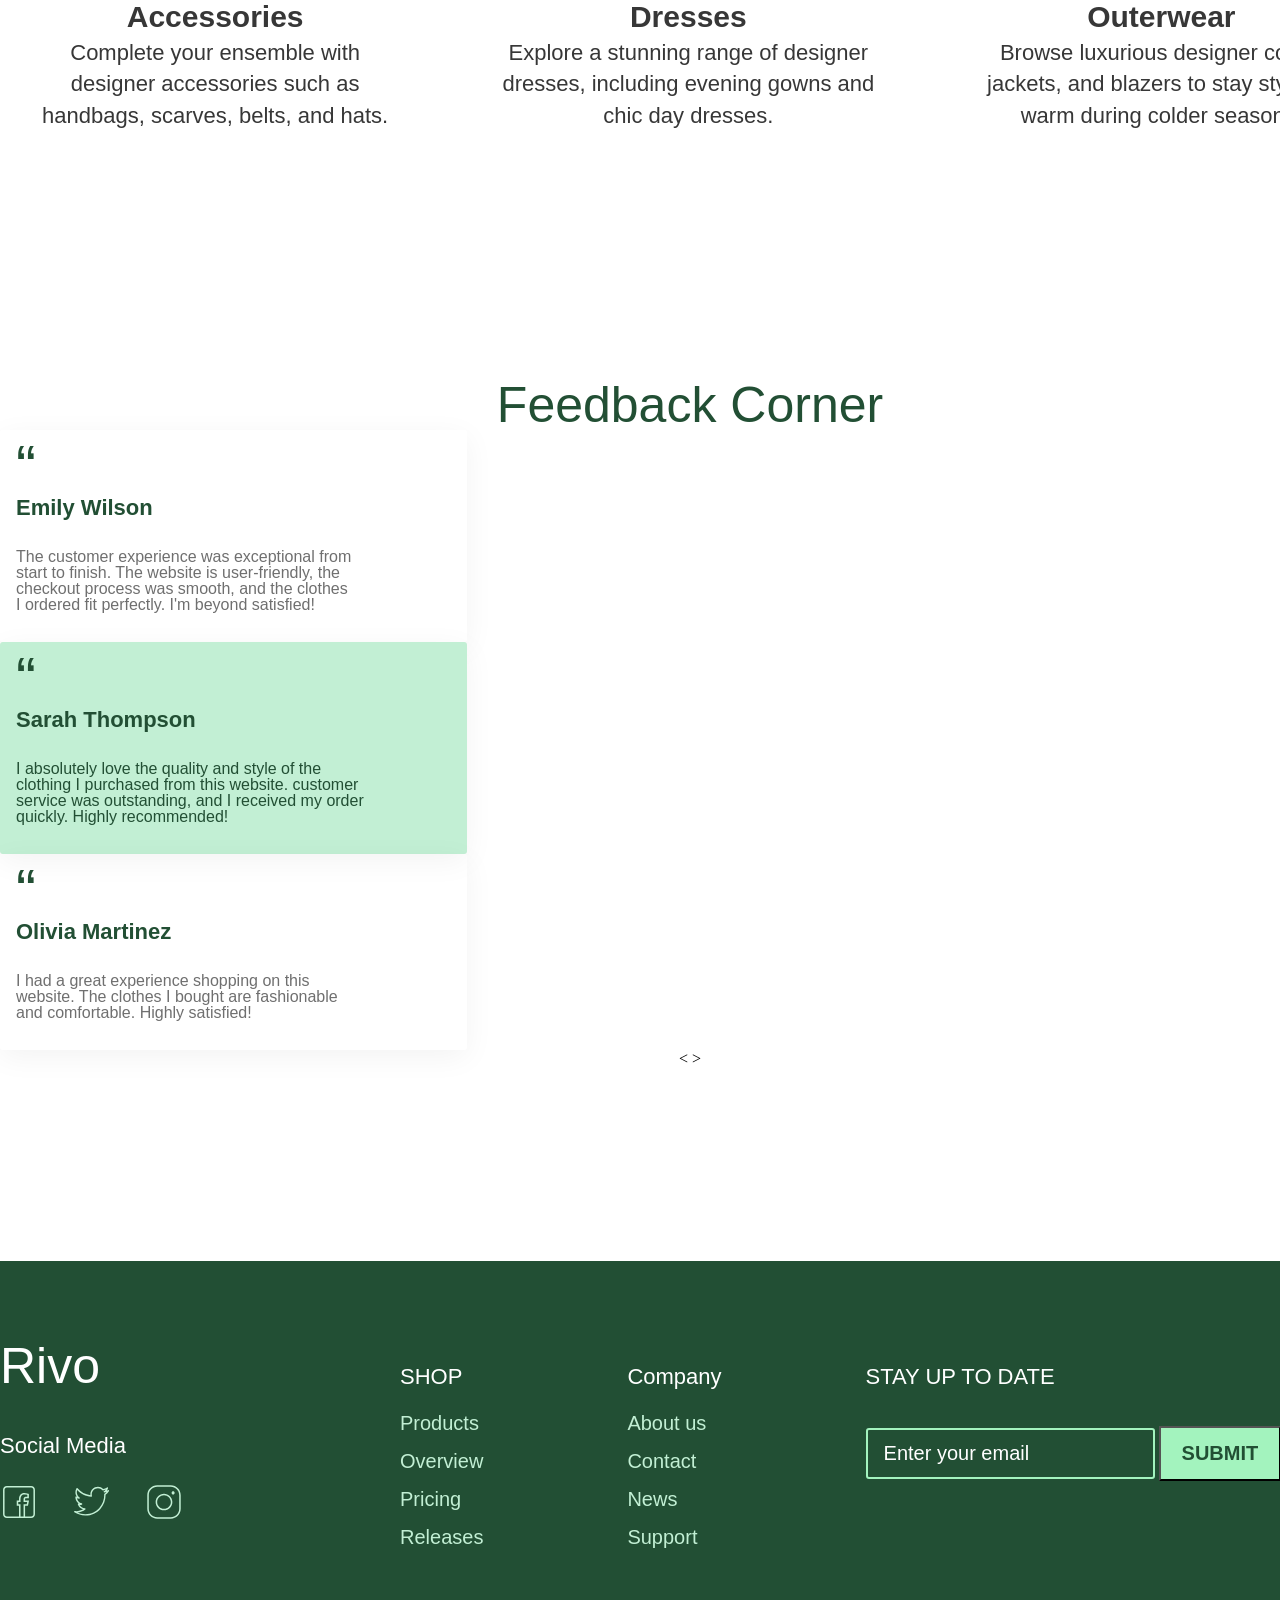
==== commit be62b080: "index.html" ====
--- a/верстка rivo/index.html
+++ b/верстка rivo/index.html
@@ -31,248 +31,249 @@
                 <button class="header__login-btn">Login</button>
             </div>
         </div>
-        <main class="main">
-            <div class="main__container">
-                <div class="main__text-content">
-                    <h1>Discover and Find Your Own Fashion!</h1>
-                    <p>Explore our curated collection of stylish clothing and accessories tailored to your unique taste.
+    </header>
+    <main class="main">
+        <div class="main__container">
+            <div class="main__text-content">
+                <h1>Discover and Find Your Own Fashion!</h1>
+                <p>Explore our curated collection of stylish clothing and accessories tailored to your unique taste.
+                </p>
+                <button class="main__btn">Explore Now</button>
+            </div>
+
+            <img class="main__img" src="./assets/main-img.svg" alt="">
+        </div>
+
+        <section class="selling">
+            <div class="selling__container">
+                <h2>Best selling</h2>
+                <p>Get in on the trend with our curated selection of best-selling styles.</p>
+
+                <div class="selling__cards">
+                    <div class="selling__card">
+                        <img class="selling__card-1" src="./assets/selling-card 1.svg" alt="">
+                        <h3>Regular Fit Long Sleeve Top</h3>
+
+                        <div class="selling__rating">
+                            <p>$38.99</p>
+                            <span>|</span>
+                            <p>5.0 ⭐</p>
+                        </div>
+                    </div>
+                    <div class="selling__card">
+                        <img class="selling__card-2" src="./assets/selling-card 2.svg" alt="">
+                        <h3>Black Crop Tailored Jacket</h3>
+
+                        <div class="selling__rating">
+                            <p>$62.99</p>
+                            <span>|</span>
+                            <p>4.9 ⭐</p>
+                        </div>
+                    </div>
+                    <div class="selling__card">
+                        <img class="selling__card-3" src="./assets/selling-card 3.svg" alt="">
+                        <h3>Textured Sunset Shirt</h3>
+
+                        <div class="selling__rating">
+                            <p>$49.99</p>
+                            <span>|</span>
+                            <p>5.0 ⭐</p>
+                        </div>
+                    </div>
+                </div>
+
+                <div class="selling__btn">
+                    See all <span class="arrow">→</span>
+                </div>
+            </div>
+        </section>
+
+        <section class="products">
+            <div class="products__container">
+                <h2>Our products</h2>
+                <nav class="products__navigation">
+                    <a class="products__link" href="">Sale</a>
+                    <a class="products__link products__link-important" href="">HOT</a>
+                    <a class="products__link" href="">New Arrivals</a>
+                    <a class="products__link" href="">Accessories</a>
+                </nav>
+                <div class="products__cards">
+                    <div class="product__card">
+                        <img src="./assets/product 1.png" alt="">
+                        <h3>Spread Collar Shirt</h3>
+                        <div class="product__rating">
+                            <p>$48.99</p>
+                            <span>|</span>
+                            <p>5.0 ⭐</p>
+                        </div>
+                    </div>
+                    <div class="product__card">
+                        <img class="product-2" src="./assets/product 2.png" alt="">
+                        <h3>White Solid Formal Shirt</h3>
+                        <div class="product__rating">
+                            <p>$39.00</p>
+                            <span>|</span>
+                            <p>4.9 ⭐</p>
+                        </div>
+                    </div>
+                    <div class="product__card">
+                        <img src="./assets/product 3.png" alt="">
+                        <h3>Shine On Me Blouse</h3>
+                        <div class="product__rating">
+                            <p>$42.99</p>
+                            <span>|</span>
+                            <p>4.8 ⭐</p>
+                        </div>
+                    </div>
+                    <div class="product__card">
+                        <img src="./assets/product 4.png" alt="">
+                        <h3>Gray Solid Padded Jacket</h3>
+                        <div class="product__rating">
+                            <p>$32.99</p>
+                            <span>|</span>
+                            <p>4.7 ⭐</p>
+                        </div>
+                    </div>
+                    <div class="product__card">
+                        <img src="./assets/product 5.png" alt="">
+                        <h3>Printed Loose T-shirt</h3>
+                        <div class="product__rating">
+                            <p>$39.99</p>
+                            <span>|</span>
+                            <p>5.0 ⭐</p>
+                        </div>
+                    </div>
+                    <div class="product__card">
+                        <img src="./assets/product 6.png" alt="">
+                        <h3>Summer Wind Crop Shirt</h3>
+                        <div class="product__rating">
+                            <p>$39.95</p>
+                            <span>|</span>
+                            <p>4.7 ⭐</p>
+                        </div>
+                    </div>
+                    <div class="product__card">
+                        <img src="./assets/product 7.png" alt="">
+                        <h3>Tailored Jacket</h3>
+                        <div class="product__rating">
+                            <p>$46.00</p>
+                            <span>|</span>
+                            <p>4.9 ⭐</p>
+                        </div>
+                    </div>
+                    <div class="product__card">
+                        <img class="product-8" src="./assets/product 8.png" alt="">
+                        <h3>Solid Round Neck T-shirt</h3>
+                        <div class="product__rating">
+                            <p>$36.00</p>
+                            <span>|</span>
+                            <p>5.0 ⭐</p>
+                        </div>
+                    </div>
+                </div>
+            </div>
+        </section>
+
+        <aside class="offer">
+            <div class="offer__container">
+                <img src="./assets/offer-img.png" alt="">
+
+                <div class="offer__content">
+                    <h2>Exclusive offer</h2>
+                    <p>
+                        Unlock the ultimate style upgrade with our exclusive offer Enjoy savings of up to 40% off on our
+                        latest
+                        New Arrivals
                     </p>
-                    <button class="main-btn">Explore Now</button>
-                </div>
-
-                <img class="main-img" src="./assets/main-img.svg" alt="">
-            </div>
-        </main>
-    </header>
-
-    <section class="selling">
-        <div class="selling__container">
-            <h2>Best selling</h2>
-            <p>Get in on the trend with our curated selection of best-selling styles.</p>
-
-            <div class="selling__cards">
-                <div class="selling__card">
-                    <img class="selling__card-1" src="./assets/selling-card 1.svg" alt="">
-                    <h3>Regular Fit Long Sleeve Top</h3>
-
-                    <div class="selling__rating">
-                        <p>$38.99</p>
-                        <span>|</span>
-                        <p>5.0 ⭐</p>
-                    </div>
-                </div>
-                <div class="selling__card">
-                    <img class="selling__card-2" src="./assets/selling-card 2.svg" alt="">
-                    <h3>Black Crop Tailored Jacket</h3>
-
-                    <div class="selling__rating">
-                        <p>$62.99</p>
-                        <span>|</span>
-                        <p>4.9 ⭐</p>
-                    </div>
-                </div>
-                <div class="selling__card">
-                    <img class="selling__card-3" src="./assets/selling-card 3.svg" alt="">
-                    <h3>Textured Sunset Shirt</h3>
-
-                    <div class="selling__rating">
-                        <p>$49.99</p>
-                        <span>|</span>
-                        <p>5.0 ⭐</p>
-                    </div>
-                </div>
-            </div>
-
-            <div class="selling__btn">
-                See all <span class="arrow">→</span>
-            </div>
-        </div>
-    </section>
-
-    <section class="products">
-        <div class="products__container">
-            <h2>Our products</h2>
-            <nav class="products__navigation">
-                <a class="products__link" href="">Sale</a>
-                <a class="products__link products__link-important" href="">HOT</a>
-                <a class="products__link" href="">New Arrivals</a>
-                <a class="products__link" href="">Accessories</a>
-            </nav>
-            <div class="products__cards">
-                <div class="product__card">
-                    <img src="./assets/product 1.png" alt="">
-                    <h3>Spread Collar Shirt</h3>
-                    <div class="product__rating">
-                        <p>$48.99</p>
-                        <span>|</span>
-                        <p>5.0 ⭐</p>
-                    </div>
-                </div>
-                <div class="product__card">
-                    <img class="product-2" src="./assets/product 2.png" alt="">
-                    <h3>White Solid Formal Shirt</h3>
-                    <div class="product__rating">
-                        <p>$39.00</p>
-                        <span>|</span>
-                        <p>4.9 ⭐</p>
-                    </div>
-                </div>
-                <div class="product__card">
-                    <img src="./assets/product 3.png" alt="">
-                    <h3>Shine On Me Blouse</h3>
-                    <div class="product__rating">
-                        <p>$42.99</p>
-                        <span>|</span>
-                        <p>4.8 ⭐</p>
-                    </div>
-                </div>
-                <div class="product__card">
-                    <img src="./assets/product 4.png" alt="">
-                    <h3>Gray Solid Padded Jacket</h3>
-                    <div class="product__rating">
-                        <p>$32.99</p>
-                        <span>|</span>
-                        <p>4.7 ⭐</p>
-                    </div>
-                </div>
-                <div class="product__card">
-                    <img src="./assets/product 5.png" alt="">
-                    <h3>Printed Loose T-shirt</h3>
-                    <div class="product__rating">
-                        <p>$39.99</p>
-                        <span>|</span>
-                        <p>5.0 ⭐</p>
-                    </div>
-                </div>
-                <div class="product__card">
-                    <img src="./assets/product 6.png" alt="">
-                    <h3>Summer Wind Crop Shirt</h3>
-                    <div class="product__rating">
-                        <p>$39.95</p>
-                        <span>|</span>
-                        <p>4.7 ⭐</p>
-                    </div>
-                </div>
-                <div class="product__card">
-                    <img src="./assets/product 7.png" alt="">
-                    <h3>Tailored Jacket</h3>
-                    <div class="product__rating">
-                        <p>$46.00</p>
-                        <span>|</span>
-                        <p>4.9 ⭐</p>
-                    </div>
-                </div>
-                <div class="product__card">
-                    <img class="product-8" src="./assets/product 8.png" alt="">
-                    <h3>Solid Round Neck T-shirt</h3>
-                    <div class="product__rating">
-                        <p>$36.00</p>
-                        <span>|</span>
-                        <p>5.0 ⭐</p>
-                    </div>
-                </div>
-            </div>
-        </div>
-    </section>
-
-    <aside class="offer">
-        <div class="offer__container">
-            <img src="./assets/offer-img.png" alt="">
-
-            <div class="offer__content">
-                <h2>Exclusive offer</h2>
-                <p>
-                    Unlock the ultimate style upgrade with our exclusive offer Enjoy savings of up to 40% off on our
-                    latest
-                    New Arrivals
-                </p>
-                <div class="offer__time">
-                    <div class="offer__time-item">
-                        <h3>06</h3>
-                        <span>Days</span>
-                    </div>
-                    <div class="offer__time-item">
-                        <h3>18</h3>
-                        <span>Hours</span>
-                    </div>
-                    <div class="offer__time-item">
-                        <h3>48</h3>
-                        <span>Min</span>
-                    </div>
-                </div>
-                <button class="offer-btn">BUY NOW</button>
-            </div>
-        </div>
-    </aside>
-
-    <section class="design-clothes">
-        <div class="design-clothes__container">
-            <h2>Designer Clothes For You</h2>
-            <p>Immerse yourself in the world of luxury fashion with our meticulously crafted designer clothes!</p>
-            <div class="design-clothes-cards">
-                <div class="design-clothes__card">
-                    <img class="design-clothes__card-1" src="./assets/design 1.png" alt="">
-                    <h3>Accessories</h3>
-                    <p>Complete your ensemble with designer accessories such as handbags, scarves, belts, and hats.</p>
-                </div>
-                <div class="design-clothes__card">
-                    <img src="./assets/design 2.png" alt="">
-                    <h3>Dresses</h3>
-                    <p>Explore a stunning range of designer dresses, including evening gowns and chic day dresses.</p>
-                </div>
-                <div class="design-clothes__card">
-                    <img src="./assets/design 3.png" alt="">
-                    <h3>Outerwear</h3>
-                    <p>Browse luxurious designer coats, jackets, and blazers to stay stylishly warm during colder
-                        seasons.</p>
-                </div>
-            </div>
-        </div>
-    </section>
-
-    <section class="corner">
-        <div class="corner__container">
-            <h2>Feedback Corner</h2>
-            <div class="corner-cards">
-                <div class="corner__card">
-                    <span>“</span>
-                    <h3>Emily Wilson</h3>
-                    <p>
-                        The customer experience was exceptional from
-                        start to finish. The website is user-friendly, the
-                        checkout process was smooth, and the clothes
-                        I ordered fit perfectly. I'm beyond satisfied!
-                    </p>
-                </div>
-                <div class="corner__card corner-card-important">
-                    <span>“</span>
-                    <h3>Sarah Thompson</h3>
-                    <p>
-                        I absolutely love the quality and style of the
-                        clothing I purchased from this website. customer
-                        service was outstanding, and I received my order
-                        quickly. Highly recommended!
-                    </p>
-                </div>
-                <div class="corner__card">
-                    <span>“</span>
-                    <h3>Olivia Martinez</h3>
-                    <p>
-                        I had a great experience shopping on this
-                        website. The clothes I bought are fashionable
-                        and comfortable. Highly satisfied!
-                    </p>
-                </div>
-            </div>
-
-            <div class="corner-btn">
-                <span class="corner-btn-left">
-                    < </span>
-                        <span class="corner-btn-right"> > </span>
-            </div>
-        </div>
-    </section>
-
+                    <div class="offer__time">
+                        <div class="offer__time-item">
+                            <h3>06</h3>
+                            <span>Days</span>
+                        </div>
+                        <div class="offer__time-item">
+                            <h3>18</h3>
+                            <span>Hours</span>
+                        </div>
+                        <div class="offer__time-item">
+                            <h3>48</h3>
+                            <span>Min</span>
+                        </div>
+                    </div>
+                    <button class="offer__btn">BUY NOW</button>
+                </div>
+            </div>
+        </aside>
+
+        <section class="design-clothes">
+            <div class="design-clothes__container">
+                <h2>Designer Clothes For You</h2>
+                <p>Immerse yourself in the world of luxury fashion with our meticulously crafted designer clothes!</p>
+                <div class="design-clothes-cards">
+                    <div class="design-clothes__card">
+                        <img class="design-clothes__card-1" src="./assets/design 1.png" alt="">
+                        <h3>Accessories</h3>
+                        <p>Complete your ensemble with designer accessories such as handbags, scarves, belts, and hats.
+                        </p>
+                    </div>
+                    <div class="design-clothes__card">
+                        <img src="./assets/design 2.png" alt="">
+                        <h3>Dresses</h3>
+                        <p>Explore a stunning range of designer dresses, including evening gowns and chic day dresses.
+                        </p>
+                    </div>
+                    <div class="design-clothes__card">
+                        <img src="./assets/design 3.png" alt="">
+                        <h3>Outerwear</h3>
+                        <p>Browse luxurious designer coats, jackets, and blazers to stay stylishly warm during colder
+                            seasons.</p>
+                    </div>
+                </div>
+            </div>
+        </section>
+
+        <section class="corner">
+            <div class="corner__container">
+                <h2>Feedback Corner</h2>
+                <div class="corner__cards">
+                    <div class="corner__card">
+                        <span>“</span>
+                        <h3>Emily Wilson</h3>
+                        <p>
+                            The customer experience was exceptional from
+                            start to finish. The website is user-friendly, the
+                            checkout process was smooth, and the clothes
+                            I ordered fit perfectly. I'm beyond satisfied!
+                        </p>
+                    </div>
+                    <div class="corner__card corner-card-important">
+                        <span>“</span>
+                        <h3>Sarah Thompson</h3>
+                        <p>
+                            I absolutely love the quality and style of the
+                            clothing I purchased from this website. customer
+                            service was outstanding, and I received my order
+                            quickly. Highly recommended!
+                        </p>
+                    </div>
+                    <div class="corner__card">
+                        <span>“</span>
+                        <h3>Olivia Martinez</h3>
+                        <p>
+                            I had a great experience shopping on this
+                            website. The clothes I bought are fashionable
+                            and comfortable. Highly satisfied!
+                        </p>
+                    </div>
+                </div>
+
+                <div class="corner__btn">
+                    <span class="corner__btn-left">
+                        < </span>
+                            <span class="corner__btn-right"> > </span>
+                </div>
+            </div>
+        </section>
+    </main>
     <footer class="footer">
         <div class="footer__container">
             <div class="footer__media">
@@ -325,4 +326,4 @@
 
 </body>
 
-</html>+</html>
